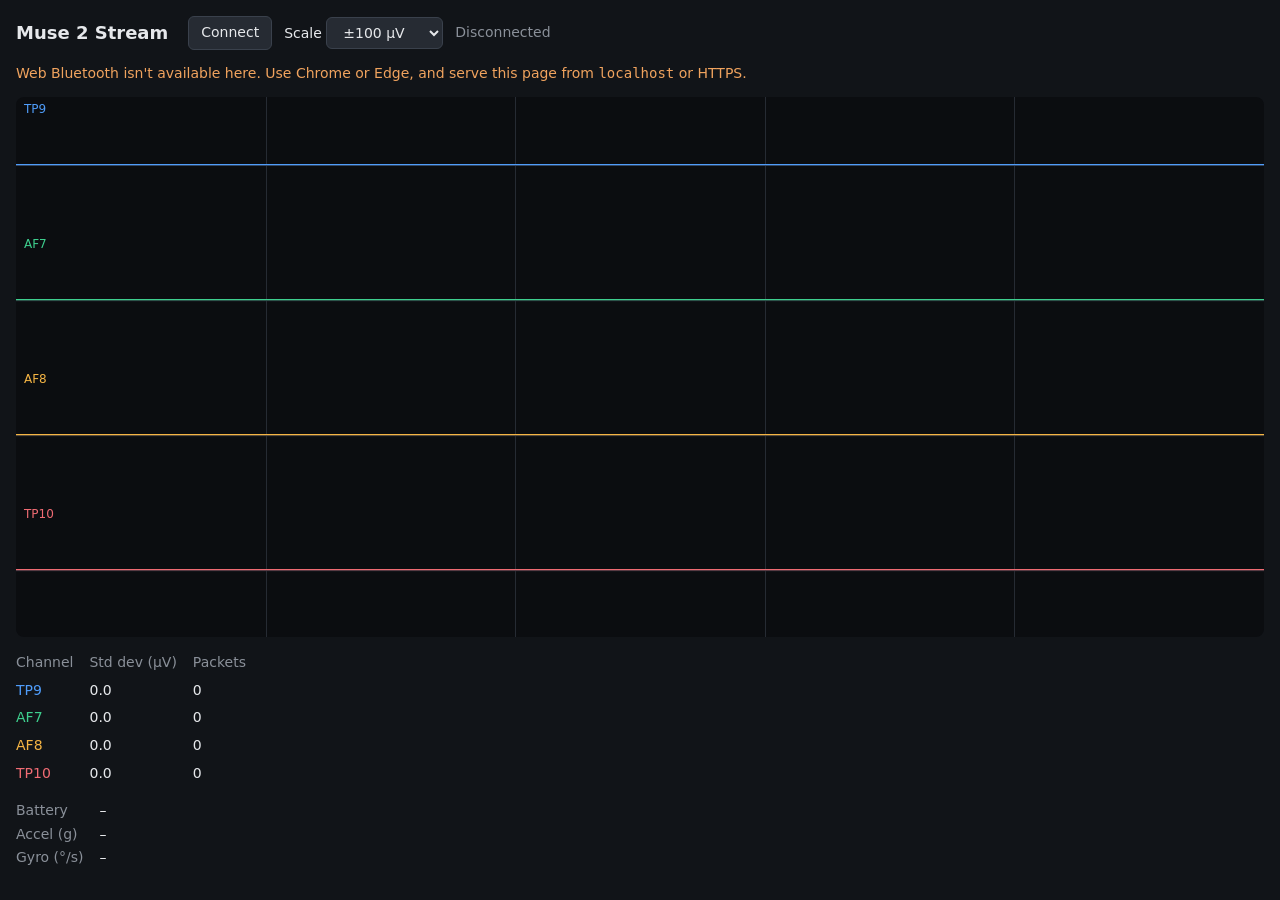
==== index.html @ 79712b9e "Add Python scaffold and Muse 2 Web Bluetooth viewer web/ is a dependency-free page that connects to " ====
<!doctype html>
<html lang="en">
<head>
  <meta charset="utf-8">
  <meta name="viewport" content="width=device-width, initial-scale=1">
  <title>Muse 2 Stream</title>
  <link rel="stylesheet" href="style.css">
</head>
<body>
  <header>
    <h1>Muse 2 Stream</h1>
    <button id="connect">Connect</button>
    <label>
      Scale
      <select id="scale">
        <option value="50">±50 µV</option>
        <option value="100" selected>±100 µV</option>
        <option value="200">±200 µV</option>
        <option value="500">±500 µV</option>
        <option value="1000">±1000 µV</option>
      </select>
    </label>
    <span id="status">Disconnected</span>
  </header>

  <p id="unsupported" hidden>
    Web Bluetooth isn't available here. Use Chrome or Edge, and serve this page from
    <code>localhost</code> or HTTPS.
  </p>

  <main>
    <canvas id="eeg"></canvas>
    <table id="stats">
      <thead><tr><th>Channel</th><th>Std dev (µV)</th><th>Packets</th></tr></thead>
      <tbody></tbody>
    </table>
    <dl id="telemetry">
      <dt>Battery</dt><dd id="battery">–</dd>
      <dt>Accel (g)</dt><dd id="accel">–</dd>
      <dt>Gyro (°/s)</dt><dd id="gyro">–</dd>
    </dl>
  </main>

  <script type="module" src="app.js"></script>
</body>
</html>
---- style.css ----
:root {
  --bg: #111418;
  --fg: #e6e8eb;
  --muted: #8a9099;
  --grid: #262b33;
  --accent: #4f9cf9;
  color-scheme: dark;
}

body {
  margin: 0;
  padding: 16px;
  background: var(--bg);
  color: var(--fg);
  font: 14px/1.4 system-ui, sans-serif;
}

header {
  display: flex;
  flex-wrap: wrap;
  align-items: center;
  gap: 12px;
  margin-bottom: 12px;
}

h1 {
  font-size: 18px;
  margin: 0 8px 0 0;
}

button, select {
  font: inherit;
  color: var(--fg);
  background: var(--grid);
  border: 1px solid #3a414c;
  border-radius: 6px;
  padding: 6px 12px;
  cursor: pointer;
}

button:hover { border-color: var(--accent); }

#status { color: var(--muted); }

#unsupported { color: #f0a35e; }

canvas {
  display: block;
  width: 100%;
  height: 60vh;
  min-height: 320px;
  background: #0b0d10;
  border-radius: 8px;
}

#stats {
  margin-top: 12px;
  border-collapse: collapse;
  font-variant-numeric: tabular-nums;
}

#stats th, #stats td {
  padding: 4px 16px 4px 0;
  text-align: left;
}

#stats th { color: var(--muted); font-weight: 500; }

#telemetry {
  display: grid;
  grid-template-columns: max-content 1fr;
  gap: 4px 16px;
  font-variant-numeric: tabular-nums;
}

#telemetry dt { color: var(--muted); }
#telemetry dd { margin: 0; }
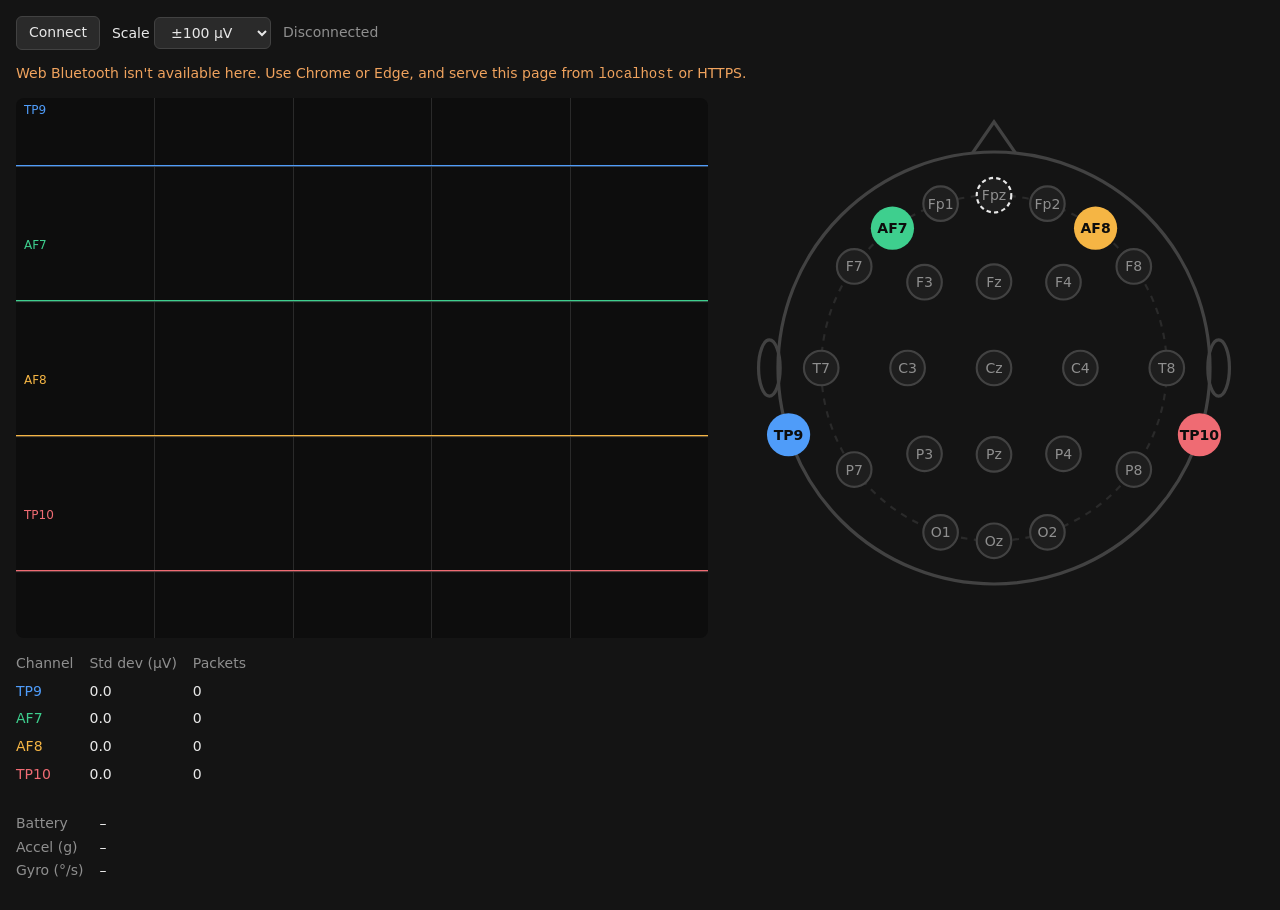
==== commit 20244fd6: "Add 10-20 electrode chart and neutral gray theme to web viewer Draw a top-down 10-20 chart beside th" ====
--- a/index.html
+++ b/index.html
@@ -3,12 +3,11 @@
 <head>
   <meta charset="utf-8">
   <meta name="viewport" content="width=device-width, initial-scale=1">
-  <title>Muse 2 Stream</title>
+  <title>Rhythms of the Brain</title>
   <link rel="stylesheet" href="style.css">
 </head>
 <body>
   <header>
-    <h1>Muse 2 Stream</h1>
     <button id="connect">Connect</button>
     <label>
       Scale
@@ -30,15 +29,23 @@
 
   <main>
     <canvas id="eeg"></canvas>
-    <table id="stats">
-      <thead><tr><th>Channel</th><th>Std dev (µV)</th><th>Packets</th></tr></thead>
-      <tbody></tbody>
-    </table>
-    <dl id="telemetry">
-      <dt>Battery</dt><dd id="battery">–</dd>
-      <dt>Accel (g)</dt><dd id="accel">–</dd>
-      <dt>Gyro (°/s)</dt><dd id="gyro">–</dd>
-    </dl>
+    <figure id="montage">
+      <svg viewBox="-125 -125 250 250" role="img"
+           aria-label="10-20 electrode chart, top view, nose up, with the measured electrodes highlighted"></svg>
+    </figure>
+    <div class="panels">
+      <div class="readouts">
+        <table id="stats">
+          <thead><tr><th>Channel</th><th>Std dev (µV)</th><th>Packets</th></tr></thead>
+          <tbody></tbody>
+        </table>
+        <dl id="telemetry">
+          <dt>Battery</dt><dd id="battery">–</dd>
+          <dt>Accel (g)</dt><dd id="accel">–</dd>
+          <dt>Gyro (°/s)</dt><dd id="gyro">–</dd>
+        </dl>
+      </div>
+    </div>
   </main>
 
   <script type="module" src="app.js"></script>
--- a/style.css
+++ b/style.css
@@ -1,8 +1,8 @@
 :root {
-  --bg: #111418;
-  --fg: #e6e8eb;
-  --muted: #8a9099;
-  --grid: #262b33;
+  --bg: #141414;
+  --fg: #e8e8e8;
+  --muted: #8f8f8f;
+  --grid: #2a2a2a;
   --accent: #4f9cf9;
   color-scheme: dark;
 }
@@ -32,7 +32,7 @@
   font: inherit;
   color: var(--fg);
   background: var(--grid);
-  border: 1px solid #3a414c;
+  border: 1px solid #424242;
   border-radius: 6px;
   padding: 6px 12px;
   cursor: pointer;
@@ -49,12 +49,47 @@
   width: 100%;
   height: 60vh;
   min-height: 320px;
-  background: #0b0d10;
+  background: #0d0d0d;
   border-radius: 8px;
 }
 
+/* Plot on the left, electrode chart on the right at the plot's height. */
+main {
+  display: grid;
+  grid-template-columns: minmax(0, 1fr) auto;
+  gap: 12px 16px;
+}
+
+.panels { grid-column: 1 / -1; }
+
+.readouts {
+  display: flex;
+  flex-direction: column;
+  align-items: flex-start;
+  gap: 12px;
+}
+
+#montage {
+  margin: 0;
+  width: clamp(320px, 60vh, 45vw);
+  align-self: center;
+}
+
+#montage svg { display: block; width: 100%; height: auto; }
+
+@media (max-width: 720px) {
+  main { grid-template-columns: minmax(0, 1fr); }
+  #montage { width: 100%; max-width: 420px; justify-self: center; }
+}
+
+#montage .head { fill: none; stroke: #424242; stroke-width: 1.5; }
+#montage .ring { fill: none; stroke: var(--grid); stroke-dasharray: 3 3; }
+#montage .site { fill: #1e1e1e; stroke: #424242; }
+#montage .site-label { fill: var(--muted); font-size: 6.5px; }
+#montage .ref { fill: #1e1e1e; stroke: var(--fg); stroke-dasharray: 2 1.5; }
+#montage .muse-label { fill: #0d0d0d; font-size: 6.5px; font-weight: 700; }
+
 #stats {
-  margin-top: 12px;
   border-collapse: collapse;
   font-variant-numeric: tabular-nums;
 }
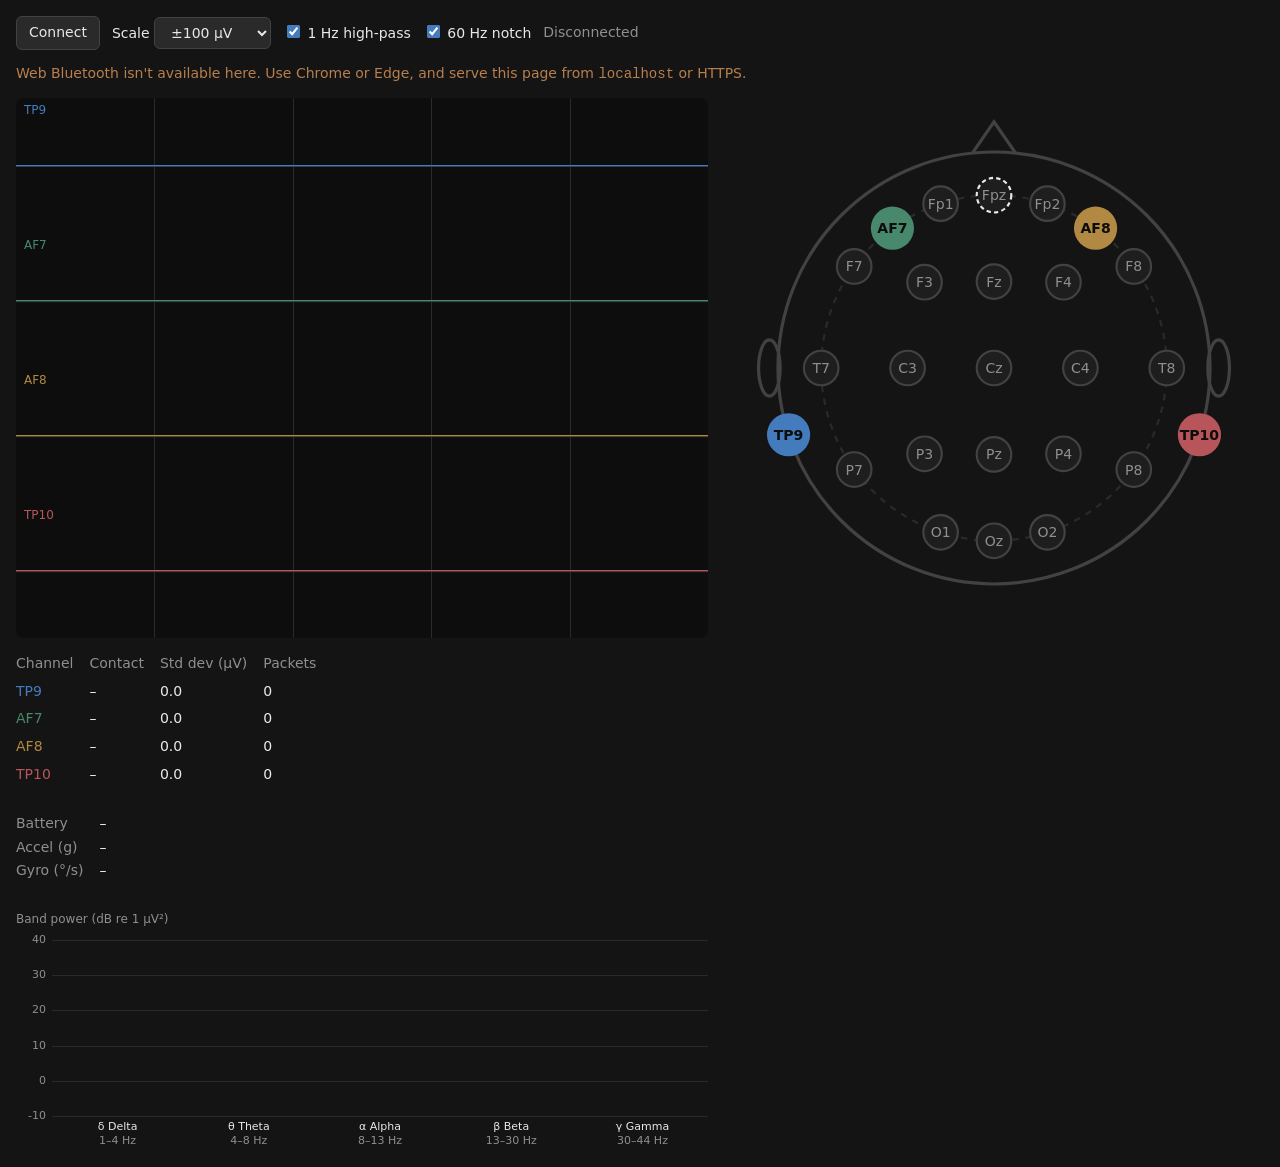
==== commit d5293786: "add contact check and filtering" ====
--- a/index.html
+++ b/index.html
@@ -19,6 +19,8 @@
         <option value="1000">±1000 µV</option>
       </select>
     </label>
+    <label><input type="checkbox" id="highpass" checked> 1 Hz high-pass</label>
+    <label><input type="checkbox" id="notch" checked> 60 Hz notch</label>
     <span id="status">Disconnected</span>
   </header>
 
@@ -36,7 +38,7 @@
     <div class="panels">
       <div class="readouts">
         <table id="stats">
-          <thead><tr><th>Channel</th><th>Std dev (µV)</th><th>Packets</th></tr></thead>
+          <thead><tr><th>Channel</th><th>Contact</th><th>Std dev (µV)</th><th>Packets</th></tr></thead>
           <tbody></tbody>
         </table>
         <dl id="telemetry">
@@ -45,6 +47,10 @@
           <dt>Gyro (°/s)</dt><dd id="gyro">–</dd>
         </dl>
       </div>
+      <section id="bands">
+        <h2>Band power (dB re 1 µV²)</h2>
+        <canvas id="band-chart"></canvas>
+      </section>
     </div>
   </main>
 
--- a/style.css
+++ b/style.css
@@ -3,7 +3,9 @@
   --fg: #e8e8e8;
   --muted: #8f8f8f;
   --grid: #2a2a2a;
-  --accent: #4f9cf9;
+  --accent: #437bbd;
+  --warn: #b77f4d;
+  --bad: #b8555b;
   color-scheme: dark;
 }
 
@@ -42,9 +44,15 @@
 
 #status { color: var(--muted); }
 
-#unsupported { color: #f0a35e; }
+#unsupported { color: var(--warn); }
 
-canvas {
+header input[type='checkbox'] { accent-color: var(--accent); }
+
+.q-good { color: var(--fg); }
+.q-fair { color: var(--warn); }
+.q-poor { color: var(--bad); }
+
+#eeg {
   display: block;
   width: 100%;
   height: 60vh;
@@ -53,14 +61,35 @@
   border-radius: 8px;
 }
 
-/* Plot on the left, electrode chart on the right at the plot's height. */
+/* Plot with the electrode chart to its right; readouts and band chart in a row below the plot. */
 main {
   display: grid;
   grid-template-columns: minmax(0, 1fr) auto;
   gap: 12px 16px;
 }
 
-.panels { grid-column: 1 / -1; }
+.panels {
+  grid-column: 1;
+  display: flex;
+  flex-wrap: wrap;
+  align-items: flex-start;
+  gap: 16px 48px;
+}
+
+.panels #bands { flex: 1 1 360px; min-width: 0; }
+
+#bands h2 {
+  margin: 0 0 4px;
+  font-size: 12px;
+  font-weight: 500;
+  color: var(--muted);
+}
+
+#band-chart {
+  display: block;
+  width: 100%;
+  height: 220px;
+}
 
 .readouts {
   display: flex;
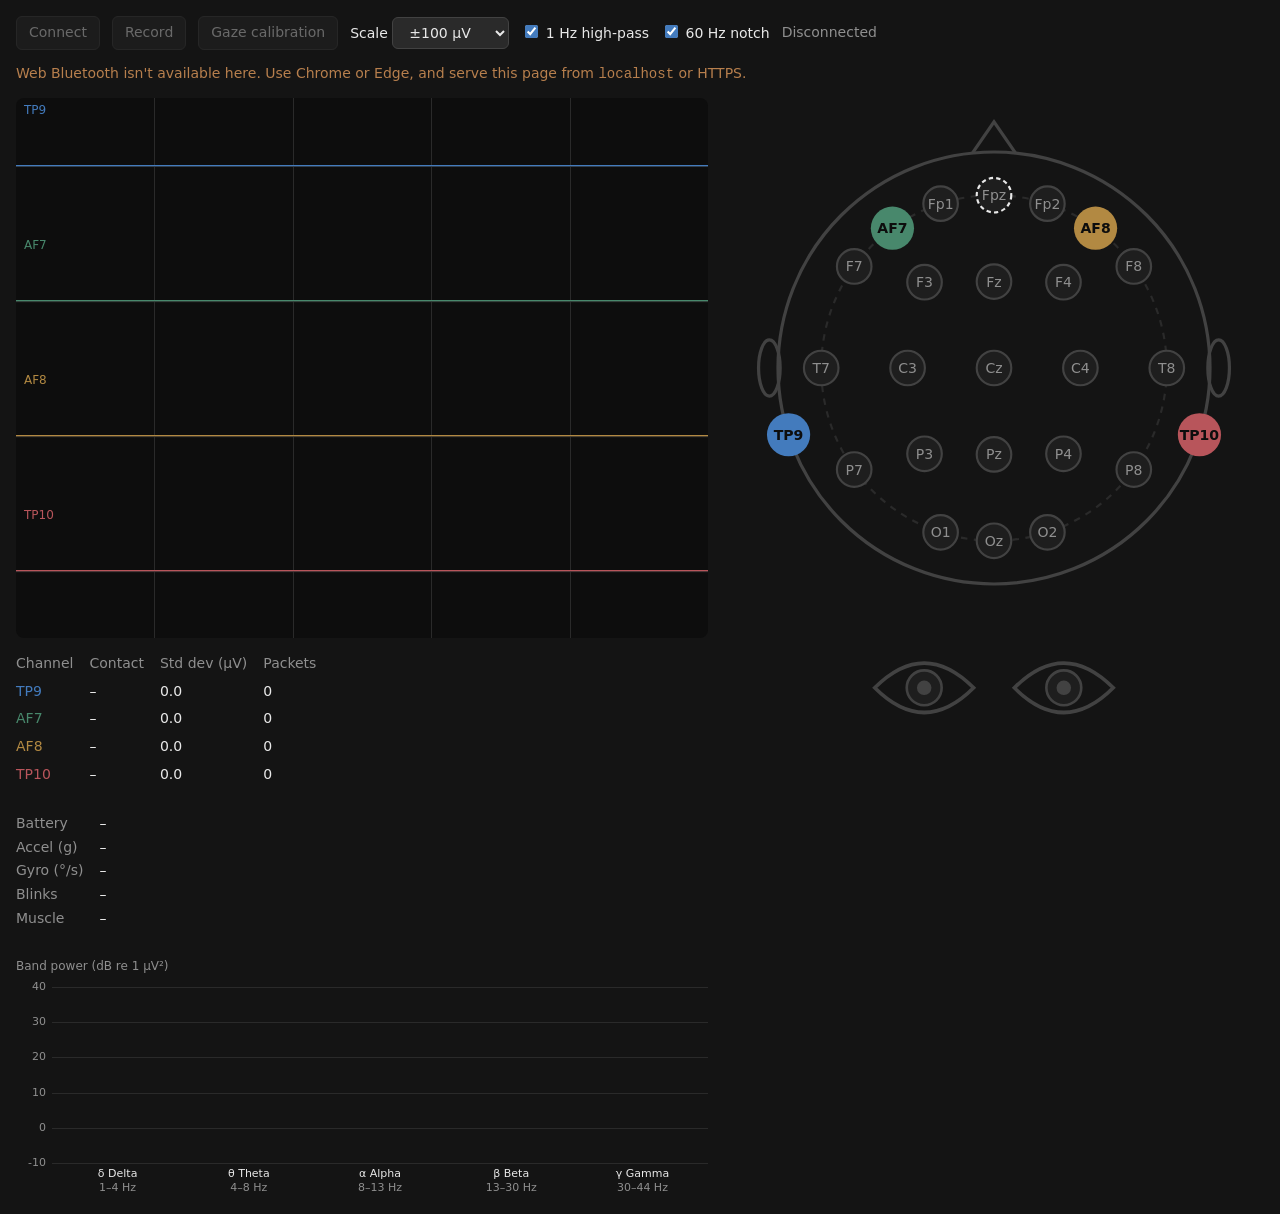
==== commit 18a900f3: "Add artifact detection, blinking eyes, recording and gaze calibration Detect blinks (same-sign dip o" ====
--- a/index.html
+++ b/index.html
@@ -9,6 +9,8 @@
 <body>
   <header>
     <button id="connect">Connect</button>
+    <button id="record" disabled>Record</button>
+    <button id="calibrate" disabled>Gaze calibration</button>
     <label>
       Scale
       <select id="scale">
@@ -35,6 +37,29 @@
       <svg viewBox="-125 -125 250 250" role="img"
            aria-label="10-20 electrode chart, top view, nose up, with the measured electrodes highlighted"></svg>
     </figure>
+    <figure id="eyes">
+      <svg viewBox="0 0 220 52" role="img" aria-label="A pair of eyes that blink and look sideways when you do">
+        <defs>
+          <clipPath id="eye-shape">
+            <path d="M -34 0 Q 0 -34 34 0 Q 0 34 -34 0 Z" />
+          </clipPath>
+        </defs>
+        <g transform="translate(62 26)"><g class="eye">
+          <g clip-path="url(#eye-shape)"><g class="gaze">
+            <circle class="iris" r="12" />
+            <circle class="pupil" r="5" />
+          </g></g>
+          <path class="eye-outline" d="M -34 0 Q 0 -34 34 0 Q 0 34 -34 0 Z" />
+        </g></g>
+        <g transform="translate(158 26)"><g class="eye">
+          <g clip-path="url(#eye-shape)"><g class="gaze">
+            <circle class="iris" r="12" />
+            <circle class="pupil" r="5" />
+          </g></g>
+          <path class="eye-outline" d="M -34 0 Q 0 -34 34 0 Q 0 34 -34 0 Z" />
+        </g></g>
+      </svg>
+    </figure>
     <div class="panels">
       <div class="readouts">
         <table id="stats">
@@ -45,6 +70,8 @@
           <dt>Battery</dt><dd id="battery">–</dd>
           <dt>Accel (g)</dt><dd id="accel">–</dd>
           <dt>Gyro (°/s)</dt><dd id="gyro">–</dd>
+          <dt>Blinks</dt><dd id="blinks">–</dd>
+          <dt>Muscle</dt><dd id="muscle">–</dd>
         </dl>
       </div>
       <section id="bands">
@@ -54,6 +81,14 @@
     </div>
   </main>
 
+  <div id="cue-overlay" hidden>
+    <div class="cue-dot" data-at="left"></div>
+    <div class="cue-dot" data-at="centre"></div>
+    <div class="cue-dot" data-at="right"></div>
+    <p id="cue-text"></p>
+    <p class="cue-hint">Move only your eyes · Esc to cancel</p>
+  </div>
+
   <script type="module" src="app.js"></script>
 </body>
 </html>
--- a/style.css
+++ b/style.css
@@ -40,13 +40,62 @@
   cursor: pointer;
 }
 
-button:hover { border-color: var(--accent); }
+button:hover:not(:disabled) { border-color: var(--accent); }
+button:disabled { opacity: 0.4; cursor: default; }
 
 #status { color: var(--muted); }
 
 #unsupported { color: var(--warn); }
 
 header input[type='checkbox'] { accent-color: var(--accent); }
+
+/* Gaze calibration: full-screen targets at the far left, centre and far right. */
+#cue-overlay {
+  position: fixed;
+  inset: 0;
+  z-index: 10;
+  background: var(--bg);
+}
+
+#cue-overlay[hidden] { display: none; }
+
+.cue-dot {
+  position: absolute;
+  top: 50%;
+  width: 20px;
+  height: 20px;
+  margin: -10px 0 0 -10px;
+  border: 2px solid #424242;
+  border-radius: 50%; /* no transition: the dot must jump exactly when the cue is logged */
+}
+
+.cue-dot[data-at='left'] { left: 34px; }
+.cue-dot[data-at='centre'] { left: 50%; }
+.cue-dot[data-at='right'] { left: calc(100% - 34px); }
+
+.cue-dot.active {
+  background: var(--accent);
+  border-color: var(--accent);
+  transform: scale(1.4);
+}
+
+#cue-text {
+  position: absolute;
+  top: calc(50% + 48px);
+  width: 100%;
+  margin: 0;
+  text-align: center;
+  font-size: 18px;
+}
+
+.cue-hint {
+  position: absolute;
+  bottom: 24px;
+  width: 100%;
+  margin: 0;
+  text-align: center;
+  color: var(--muted);
+}
 
 .q-good { color: var(--fg); }
 .q-fair { color: var(--warn); }
@@ -70,6 +119,7 @@
 
 .panels {
   grid-column: 1;
+  grid-row: 2;
   display: flex;
   flex-wrap: wrap;
   align-items: flex-start;
@@ -106,9 +156,33 @@
 
 #montage svg { display: block; width: 100%; height: auto; }
 
+/* Eyes sit in the second row, under the electrode chart. */
+#eyes {
+  grid-column: 2;
+  grid-row: 2;
+  justify-self: center;
+  width: min(100%, 320px);
+  margin: 0;
+}
+
+#eyes svg { display: block; width: 100%; height: auto; }
+
+/* Line art matching the electrode chart: outline like the head, iris like an empty site. */
+#eyes .eye-outline { fill: none; stroke: #424242; stroke-width: 2.5; }
+#eyes .iris { fill: #1e1e1e; stroke: #424242; stroke-width: 1.8; }
+#eyes .pupil { fill: #424242; }
+#eyes .gaze { transition: transform 120ms ease-out; }
+
+/* Blinks squash each eye about its centre (animated from app.js). */
+#eyes .eye {
+  transform-box: fill-box;
+  transform-origin: center;
+}
+
 @media (max-width: 720px) {
   main { grid-template-columns: minmax(0, 1fr); }
   #montage { width: 100%; max-width: 420px; justify-self: center; }
+  #eyes, .panels { grid-column: auto; grid-row: auto; }
 }
 
 #montage .head { fill: none; stroke: #424242; stroke-width: 1.5; }
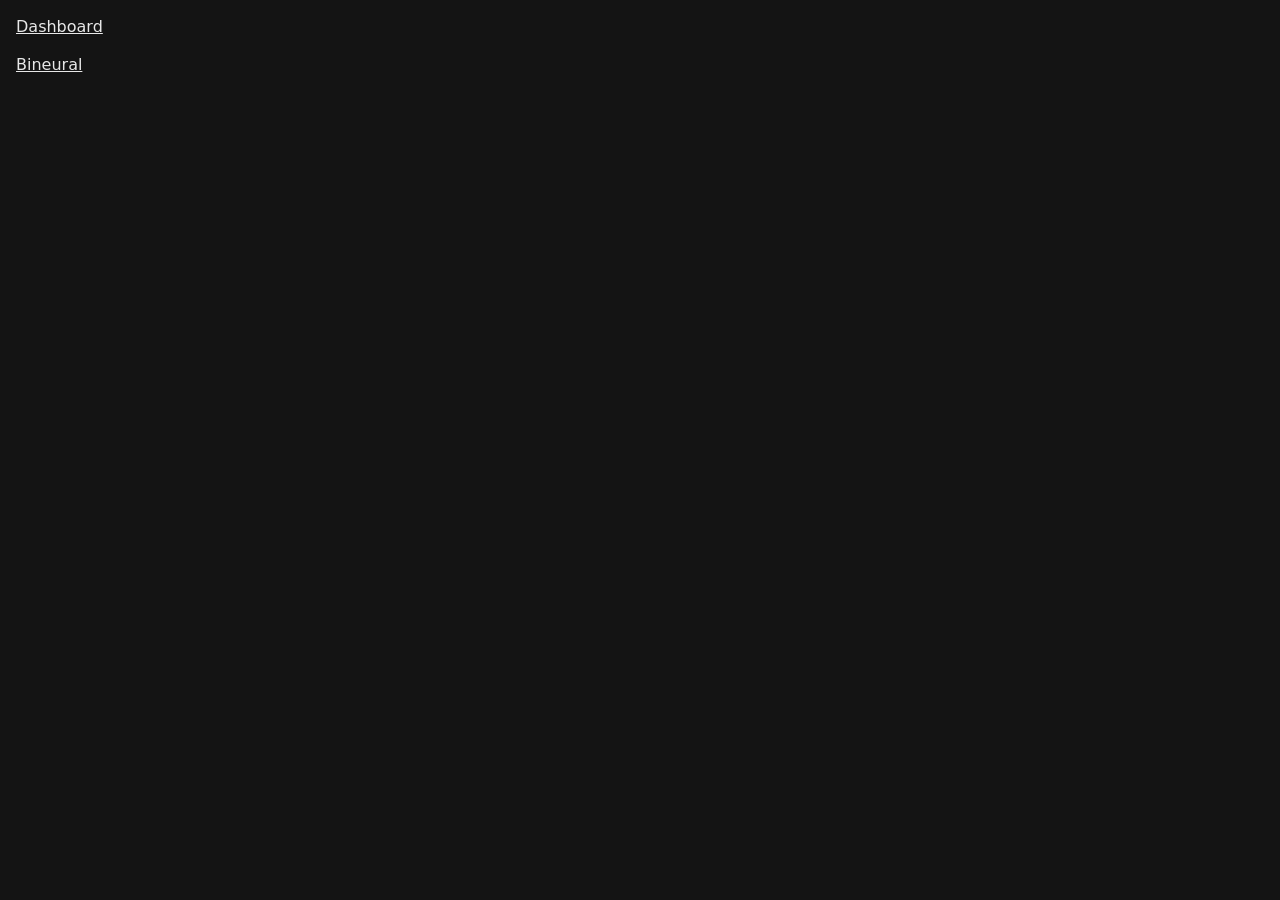
==== commit 8e7e1dcd: "Add Bineural page with x-y plots and stereo sonification Move the dashboard to dashboard.html and ma" ====
--- a/index.html
+++ b/index.html
@@ -3,92 +3,23 @@
 <head>
   <meta charset="utf-8">
   <meta name="viewport" content="width=device-width, initial-scale=1">
-  <title>Rhythms of the Brain</title>
+  <title>Muse apps</title>
   <link rel="stylesheet" href="style.css">
+  <style>
+    .apps { list-style: none; margin: 0; padding: 0; max-width: 560px; }
+    .apps li { margin-bottom: 16px; }
+    .apps a { color: var(--fg); font-size: 16px; }
+    .apps p { margin: 2px 0 0; color: var(--muted); }
+  </style>
 </head>
 <body>
-  <header>
-    <button id="connect">Connect</button>
-    <button id="record" disabled>Record</button>
-    <button id="calibrate" disabled>Gaze calibration</button>
-    <label>
-      Scale
-      <select id="scale">
-        <option value="50">±50 µV</option>
-        <option value="100" selected>±100 µV</option>
-        <option value="200">±200 µV</option>
-        <option value="500">±500 µV</option>
-        <option value="1000">±1000 µV</option>
-      </select>
-    </label>
-    <label><input type="checkbox" id="highpass" checked> 1 Hz high-pass</label>
-    <label><input type="checkbox" id="notch" checked> 60 Hz notch</label>
-    <span id="status">Disconnected</span>
-  </header>
-
-  <p id="unsupported" hidden>
-    Web Bluetooth isn't available here. Use Chrome or Edge, and serve this page from
-    <code>localhost</code> or HTTPS.
-  </p>
-
-  <main>
-    <canvas id="eeg"></canvas>
-    <figure id="montage">
-      <svg viewBox="-125 -125 250 250" role="img"
-           aria-label="10-20 electrode chart, top view, nose up, with the measured electrodes highlighted"></svg>
-    </figure>
-    <figure id="eyes">
-      <svg viewBox="0 0 220 52" role="img" aria-label="A pair of eyes that blink and look sideways when you do">
-        <defs>
-          <clipPath id="eye-shape">
-            <path d="M -34 0 Q 0 -34 34 0 Q 0 34 -34 0 Z" />
-          </clipPath>
-        </defs>
-        <g transform="translate(62 26)"><g class="eye">
-          <g clip-path="url(#eye-shape)"><g class="gaze">
-            <circle class="iris" r="12" />
-            <circle class="pupil" r="5" />
-          </g></g>
-          <path class="eye-outline" d="M -34 0 Q 0 -34 34 0 Q 0 34 -34 0 Z" />
-        </g></g>
-        <g transform="translate(158 26)"><g class="eye">
-          <g clip-path="url(#eye-shape)"><g class="gaze">
-            <circle class="iris" r="12" />
-            <circle class="pupil" r="5" />
-          </g></g>
-          <path class="eye-outline" d="M -34 0 Q 0 -34 34 0 Q 0 34 -34 0 Z" />
-        </g></g>
-      </svg>
-    </figure>
-    <div class="panels">
-      <div class="readouts">
-        <table id="stats">
-          <thead><tr><th>Channel</th><th>Contact</th><th>Std dev (µV)</th><th>Packets</th></tr></thead>
-          <tbody></tbody>
-        </table>
-        <dl id="telemetry">
-          <dt>Battery</dt><dd id="battery">–</dd>
-          <dt>Accel (g)</dt><dd id="accel">–</dd>
-          <dt>Gyro (°/s)</dt><dd id="gyro">–</dd>
-          <dt>Blinks</dt><dd id="blinks">–</dd>
-          <dt>Muscle</dt><dd id="muscle">–</dd>
-        </dl>
-      </div>
-      <section id="bands">
-        <h2>Band power (dB re 1 µV²)</h2>
-        <canvas id="band-chart"></canvas>
-      </section>
-    </div>
-  </main>
-
-  <div id="cue-overlay" hidden>
-    <div class="cue-dot" data-at="left"></div>
-    <div class="cue-dot" data-at="centre"></div>
-    <div class="cue-dot" data-at="right"></div>
-    <p id="cue-text"></p>
-    <p class="cue-hint">Move only your eyes · Esc to cancel</p>
-  </div>
-
-  <script type="module" src="app.js"></script>
+  <ul class="apps">
+    <li>
+      <a href="dashboard.html">Dashboard</a>
+    </li>
+    <li>
+      <a href="bineural.html">Bineural</a>
+    </li>
+  </ul>
 </body>
 </html>
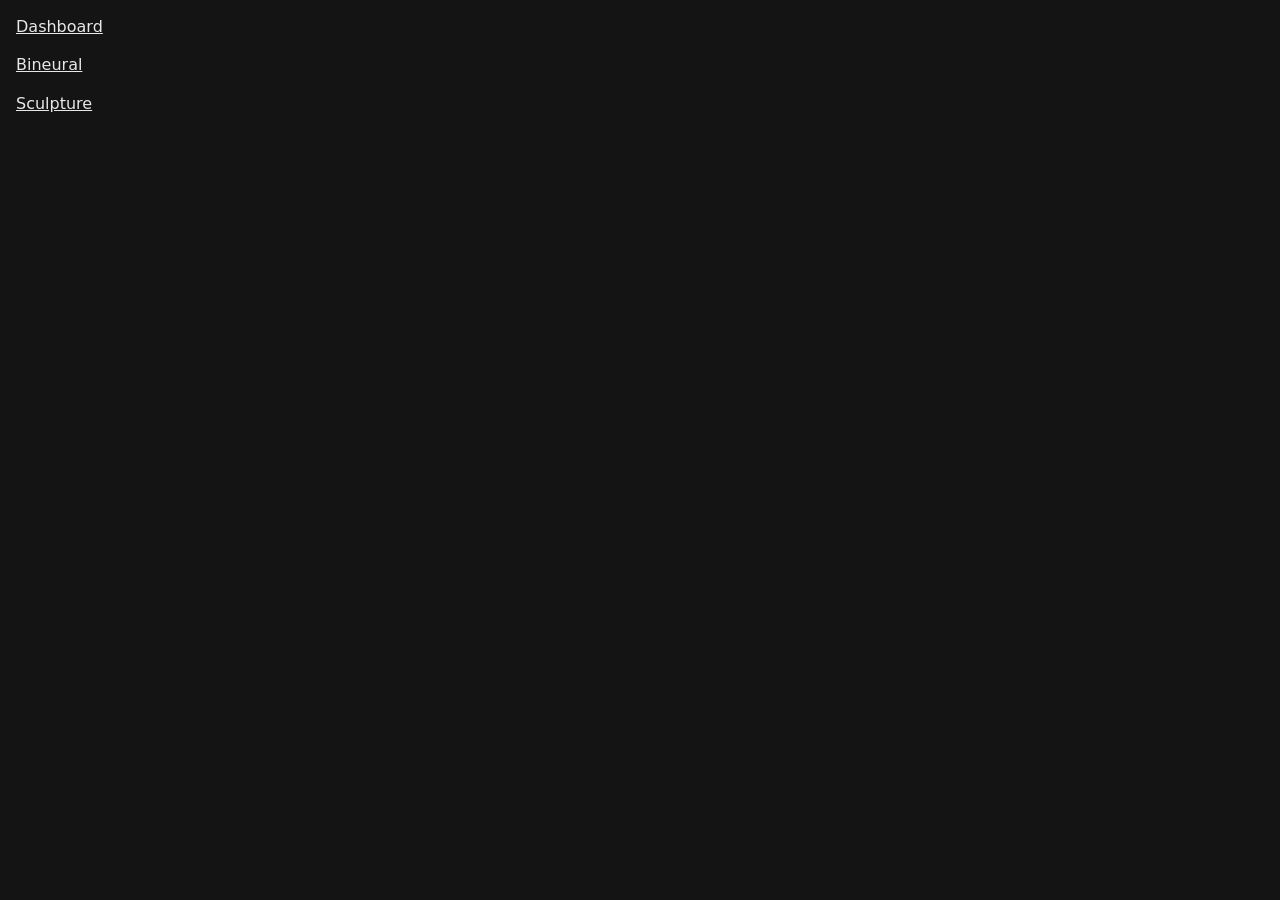
==== commit ca932917: "Add Sculpture page: EEG curves as swept tubes and lofted shells A Three.js page that builds each sid" ====
--- a/index.html
+++ b/index.html
@@ -20,6 +20,9 @@
     <li>
       <a href="bineural.html">Bineural</a>
     </li>
+    <li>
+      <a href="sculpture.html">Sculpture</a>
+    </li>
   </ul>
 </body>
 </html>
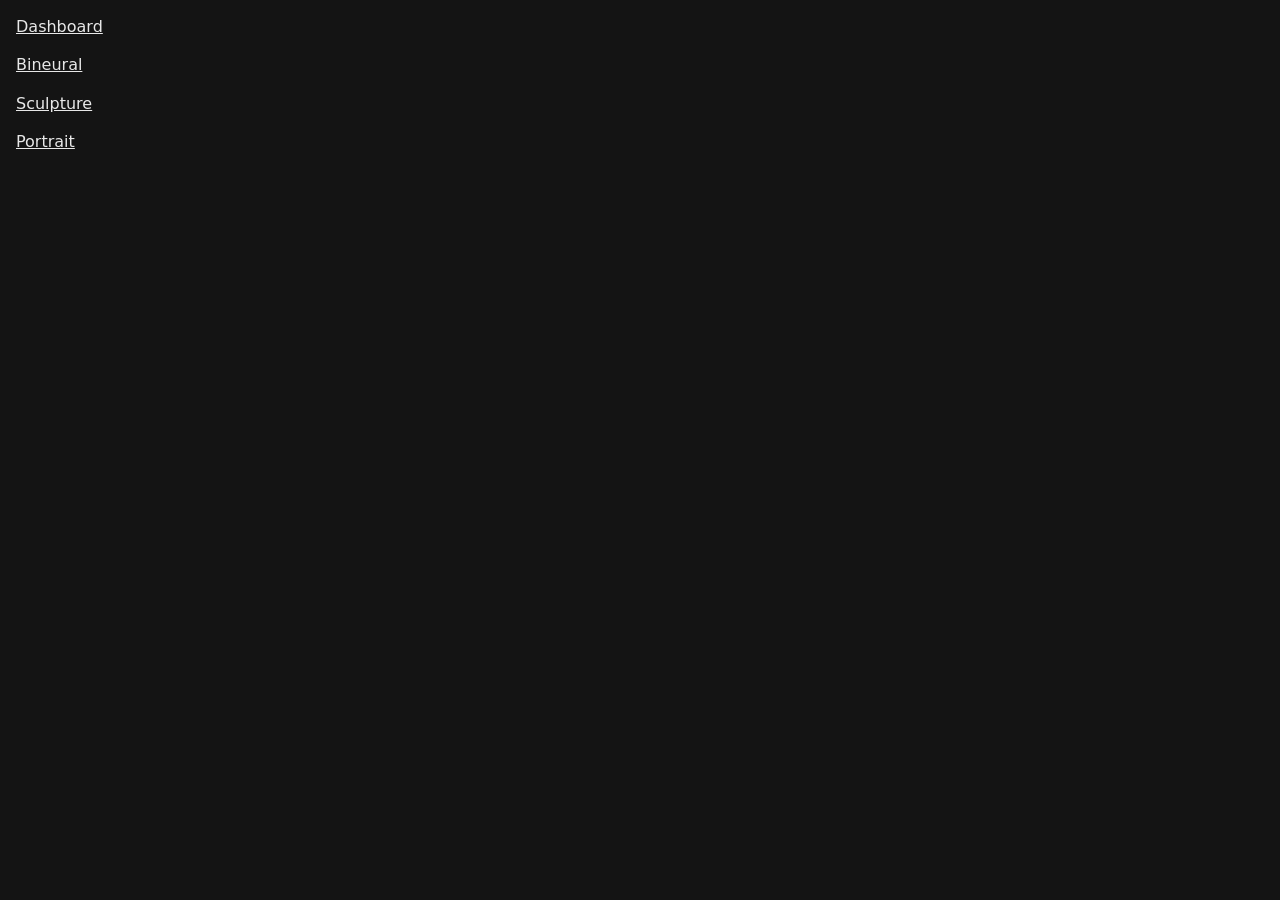
==== commit a4c63bc5: "Add Portrait: a live webcam piece with a brain-surface head A mirrored webcam portrait against black" ====
--- a/index.html
+++ b/index.html
@@ -23,6 +23,9 @@
     <li>
       <a href="sculpture.html">Sculpture</a>
     </li>
+    <li>
+      <a href="portrait.html">Portrait</a>
+    </li>
   </ul>
 </body>
 </html>
